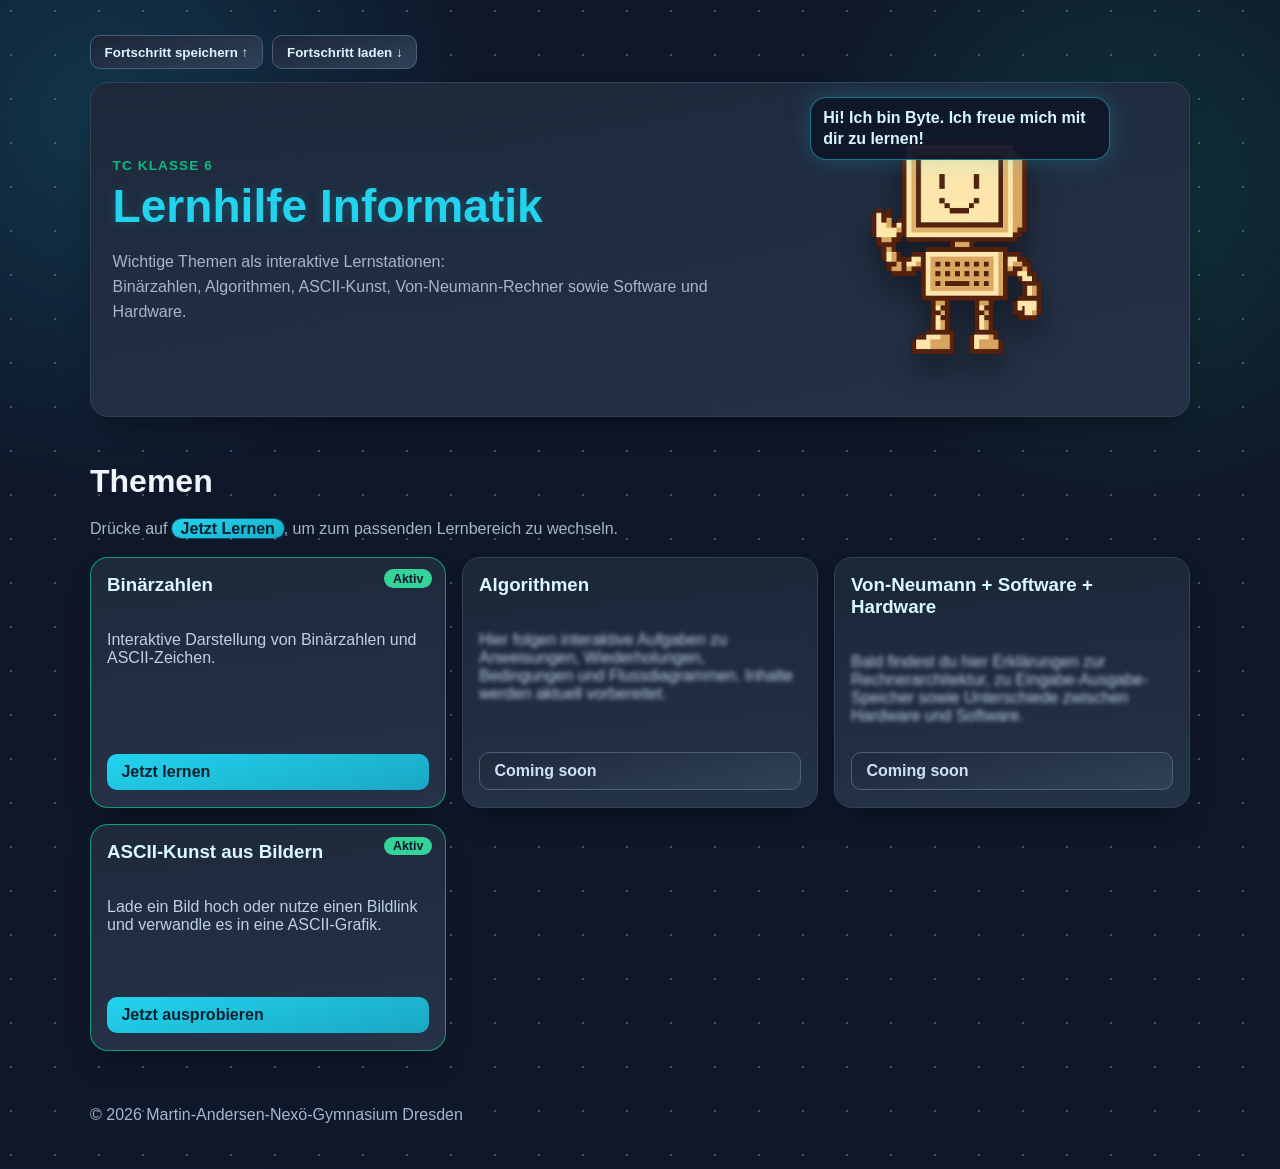
==== index.html @ 8f5f5c08 "Update footer text with copyright information" ====
<!doctype html>
<html lang="de">
<head>
  <meta charset="UTF-8" />
  <meta name="viewport" content="width=device-width, initial-scale=1.0" />
  <title>TC Klasse 6 - Lernhilfe</title>
  <link rel="stylesheet" href="styles.css" />
</head>
<body data-page-key="landing">
  <header class="hero">
    <div class="progress-toolbar" aria-label="Fortschritt Aktionen">
      <button class="progress-btn" id="saveProgressBtn" type="button">Fortschritt speichern ↑</button>
      <button class="progress-btn" id="loadProgressBtn" type="button">Fortschritt laden ↓</button>
      <input id="loadProgressFile" type="file" accept="application/json,.json" hidden />
      <span class="progress-message" id="progressMessage" aria-live="polite"></span>
    </div>

    <div class="hero-inner">
      <div>
        <p class="eyebrow">TC Klasse 6</p>
        <h1>Lernhilfe Informatik</h1>
        <p class="intro">
          Wichtige Themen als interaktive Lernstationen:<br />Binärzahlen, Algorithmen,
          ASCII-Kunst, Von-Neumann-Rechner sowie Software und Hardware.
        </p>
      </div>
      <div class="mascot-wrap" aria-hidden="true">
        <img class="mascot" src="binary-ascii-visualizer/Byte_mascot/Byte_normal.png" alt="" />
        <span class="speech">Hi! Ich bin Byte. Ich freue mich mit dir zu lernen!</span>
      </div>
    </div>
  </header>

  <main class="container">
    <section>
      <h2>Themen</h2>
      <p class="section-text">Drücke auf <span class="highlight-action">Jetzt Lernen</span>, um zum passenden Lernbereich zu wechseln.</p>

      <div class="grid">
        <article class="card active card-binary" data-link="binary-ascii-visualizer/index.html" tabindex="0" role="link">
          <h3>Binärzahlen</h3>
          <p>
            Interaktive Darstellung von Binärzahlen und ASCII-Zeichen.
          </p>
          <a class="btn" href="binary-ascii-visualizer/index.html">Jetzt lernen</a>
        </article>

        <article class="card locked card-algorithmen" data-link="pages/algorithmen.html" tabindex="0" role="link">
          <h3>Algorithmen</h3>
          <p class="blurred">
            Hier folgen interaktive Aufgaben zu Anweisungen, Wiederholungen,
            Bedingungen und Flussdiagrammen. Inhalte werden aktuell vorbereitet.
          </p>
          <a class="btn ghost" href="pages/algorithmen.html">Coming soon</a>
        </article>

        <article class="card locked card-von-neumann" data-link="pages/von-neumann.html" tabindex="0" role="link">
          <h3>Von-Neumann + Software + Hardware</h3>
          <p class="blurred">
            Bald findest du hier Erklärungen zur Rechnerarchitektur,
            zu Eingabe-Ausgabe-Speicher sowie Unterschiede zwischen Hardware und Software.
          </p>
          <a class="btn ghost" href="pages/von-neumann.html">Coming soon</a>
        </article>

        <article class="card active card-ascii" data-link="pages/ascii-kunst.html" tabindex="0" role="link">
          <h3>ASCII-Kunst aus Bildern</h3>
          <p>
            Lade ein Bild hoch oder nutze einen Bildlink und verwandle es in eine ASCII-Grafik.
          </p>
          <a class="btn" href="pages/ascii-kunst.html">Jetzt ausprobieren</a>
        </article>
      </div>
    </section>
  </main>

  <footer class="footer">
    <p>&copy; 2026 Martin-Andersen-Nexö-Gymnasium Dresden</p>
  </footer>

  <script src="progress-shared.js"></script>
  <script src="script.js"></script>
</body>
</html>
---- styles.css ----
:root {
  --primary: #22d3ee;
  --secondary: #10b981;
  --accent: #fbbf24;
  --bg: #0f172a;
  --surface: #1e293b;
  --surface-soft: #253248;
  --text: #f1f5f9;
  --muted: #a8b5c7;
  --border: #334155;
  --trace: #64748b;
  --shadow: 0 16px 30px -14px rgba(0, 0, 0, 0.55);
  --shadow-glow: 0 0 24px rgba(34, 211, 238, 0.22);
  --radius: 18px;
}

* {
  box-sizing: border-box;
}

body {
  margin: 0;
  font-family: "Segoe UI", "Trebuchet MS", Verdana, sans-serif;
  color: var(--text);
  background-color: var(--bg);
  background-image:
    radial-gradient(circle at 25% 25%, rgba(100, 116, 139, 0.45) 1px, transparent 1px),
    radial-gradient(circle at 75% 75%, rgba(100, 116, 139, 0.35) 1px, transparent 1px),
    radial-gradient(circle at 88% 16%, rgba(16, 185, 129, 0.18), transparent 22%),
    radial-gradient(circle at 8% 10%, rgba(34, 211, 238, 0.16), transparent 24%);
  background-size: 44px 44px, 44px 44px, auto, auto;
  background-position: 0 0, 22px 22px, center, center;
  min-height: 100vh;
}

.hero {
  padding: 2.2rem 1.25rem 1.1rem;
}

.hero-inner,
.container,
.footer {
  width: min(1100px, 100% - 2rem);
  margin: 0 auto;
}

.progress-toolbar {
  width: min(1100px, 100% - 2rem);
  margin: 0 auto 0.85rem;
  display: flex;
  align-items: center;
  gap: 0.6rem;
  flex-wrap: wrap;
}

.progress-btn {
  border: 1px solid #4b5e7a;
  background: linear-gradient(165deg, #1b2537, #2f4158);
  color: #dcf4ff;
  font-weight: 700;
  border-radius: 10px;
  padding: 0.52rem 0.85rem;
  cursor: pointer;
  transition: filter 140ms ease, transform 140ms ease;
}

.progress-btn:hover {
  filter: brightness(1.08);
  transform: translateY(-1px);
}

.progress-message {
  color: #9fbbd7;
  font-size: 0.9rem;
}

.hero-inner {
  display: grid;
  grid-template-columns: 1.2fr 0.8fr;
  gap: 1.2rem;
  align-items: center;
  background: linear-gradient(170deg, rgba(30, 41, 59, 0.96), rgba(37, 50, 72, 0.95));
  border: 1px solid var(--border);
  border-radius: var(--radius);
  box-shadow: var(--shadow);
  padding: 1.35rem;
}

.eyebrow {
  margin: 0;
  letter-spacing: 0.08em;
  text-transform: uppercase;
  color: var(--secondary);
  font-weight: 700;
  font-size: 0.85rem;
}

h1 {
  margin: 0.35rem 0 0.6rem;
  font-size: clamp(1.9rem, 3.6vw, 2.9rem);
  color: var(--primary);
  text-shadow: 0 0 12px rgba(34, 211, 238, 0.22);
}

h2 {
  margin: 0;
  font-size: clamp(1.4rem, 2.5vw, 2rem);
  color: var(--text);
}

h3 {
  margin-top: 0;
  color: #d9f8ff;
}

.intro,
.section-text {
  color: var(--muted);
  line-height: 1.58;
  max-width: 68ch;
}

.highlight-action {
  color: #05202e;
  background: linear-gradient(165deg, #22d3ee, #17afc8);
  border-radius: 999px;
  padding: 0.08rem 0.55rem;
  font-weight: 800;
  box-shadow: 0 0 0 1px rgba(34, 211, 238, 0.3);
}

.mascot-wrap {
  justify-self: center;
  position: relative;
  animation: float 4s ease-in-out infinite;
}

.mascot {
  width: min(190px, 40vw);
  filter: drop-shadow(0 16px 14px rgba(0, 0, 0, 0.4));
}

.speech {
  position: absolute;
  left: 50%;
  top: -8px;
  transform: translateX(-50%);
  display: inline-block;
  width: min(300px, calc(100vw - 2.6rem));
  max-width: calc(100vw - 2.6rem);
  padding: 0.55rem 0.75rem;
  border-radius: 16px;
  background: rgba(15, 23, 42, 0.95);
  border: 1px solid rgba(34, 211, 238, 0.5);
  box-shadow: var(--shadow-glow);
  font-weight: 700;
  color: #d7f7ff;
  line-height: 1.35;
}

.container {
  padding: 1.8rem 0 2.4rem;
}

.grid {
  margin-top: 1rem;
  display: grid;
  grid-template-columns: repeat(3, minmax(0, 1fr));
  grid-template-areas:
    "binary algorithmen von-neumann"
    "ascii . .";
  gap: 1rem;
}

.card-binary {
  grid-area: binary;
}

.card-algorithmen {
  grid-area: algorithmen;
}

.card-von-neumann {
  grid-area: von-neumann;
}

.card-ascii {
  grid-area: ascii;
}

.card {
  background: linear-gradient(175deg, var(--surface), var(--surface-soft));
  border: 1px solid var(--border);
  border-radius: var(--radius);
  padding: 1rem 1rem 1.1rem;
  box-shadow: var(--shadow);
  display: flex;
  flex-direction: column;
  cursor: pointer;
  transform: translateY(14px);
  opacity: 0;
  animation: reveal 0.55s forwards;
  transition: box-shadow 180ms ease, border-color 180ms ease;
}

.card:hover {
  border-color: #4ea8ff;
  box-shadow: var(--shadow), 0 0 0 1px rgba(78, 168, 255, 0.25);
}

.card:focus-visible {
  outline: 3px solid #2f8bc0;
  outline-offset: 2px;
}

.card:nth-child(2) {
  animation-delay: 0.08s;
}

.card:nth-child(3) {
  animation-delay: 0.16s;
}

.card:nth-child(4) {
  animation-delay: 0.24s;
}

.card p {
  min-height: 5.2rem;
  color: #bfd0e3;
}

.card.active {
  border-color: rgba(16, 185, 129, 0.8);
  position: relative;
  overflow: hidden;
}

.card.active::before {
  content: "Aktiv";
  position: absolute;
  right: 0.8rem;
  top: 0.7rem;
  font-size: 0.78rem;
  color: #0f172a;
  background: #34d399;
  border-radius: 999px;
  padding: 0.15rem 0.55rem;
  font-weight: 700;
}

.card.locked {
  background: linear-gradient(175deg, #1b2638, #243247);
}

.blurred {
  filter: blur(2.2px);
  user-select: none;
}

.btn {
  display: inline-block;
  border-radius: 10px;
  background: linear-gradient(165deg, #22d3ee, #1aa7c3);
  color: #05202e;
  text-decoration: none;
  font-weight: 800;
  padding: 0.55rem 0.9rem;
  margin-top: auto;
  transition: transform 150ms ease, filter 150ms ease;
}

.btn:hover {
  transform: translateY(-2px);
  filter: brightness(1.08);
}

.btn.ghost {
  background: linear-gradient(165deg, #1e293b, #314155);
  color: #cfe0f4;
  border: 1px solid #4c5f77;
}

.btn.ghost:hover {
  background: linear-gradient(165deg, #28364d, #3a4c63);
}

.footer {
  padding-bottom: 1.8rem;
  color: #a6b7cc;
}

@keyframes float {
  0%,
  100% {
    transform: translateY(0);
  }
  50% {
    transform: translateY(-10px);
  }
}

@keyframes reveal {
  to {
    transform: translateY(0);
    opacity: 1;
  }
}

@media (max-width: 820px) {
  .grid {
    grid-template-columns: 1fr;
    grid-template-areas:
      "binary"
      "ascii"
      "algorithmen"
      "von-neumann";
  }

  .hero-inner {
    grid-template-columns: 1fr;
  }

  .progress-toolbar {
    justify-content: flex-start;
  }

  .progress-message {
    flex: 1 1 100%;
  }

  .speech {
    position: static;
    transform: none;
    width: 100%;
    max-width: 100%;
    margin-top: 0.55rem;
  }
}
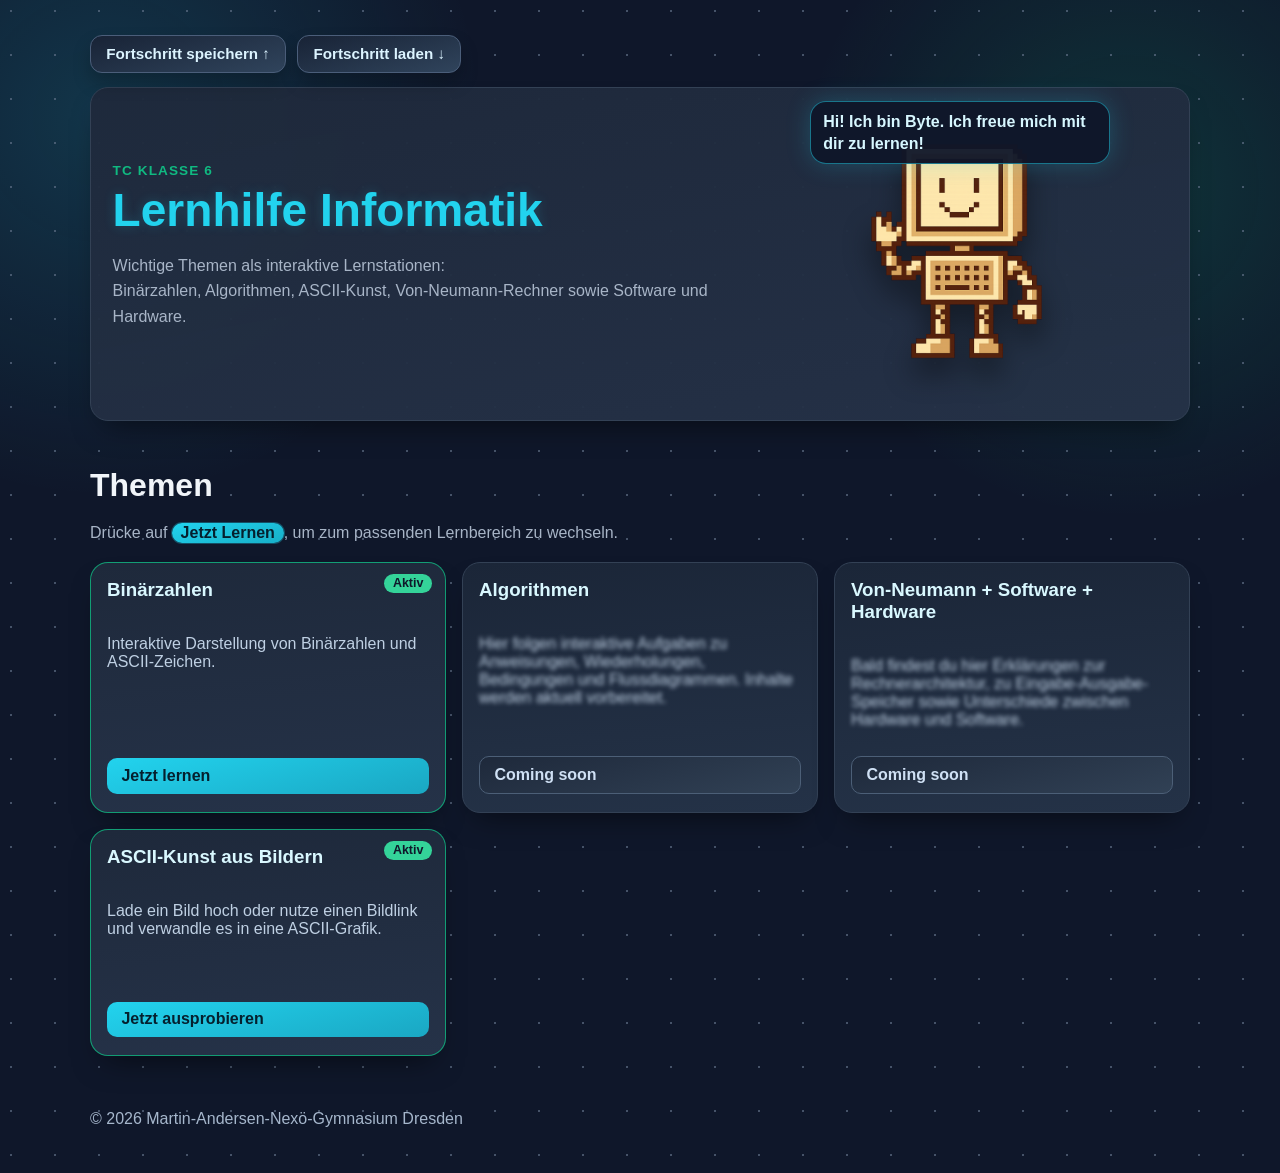
==== commit 5af37c83: "Restructuring Project" ====
--- a/index.html
+++ b/index.html
@@ -4,7 +4,7 @@
   <meta charset="UTF-8" />
   <meta name="viewport" content="width=device-width, initial-scale=1.0" />
   <title>TC Klasse 6 - Lernhilfe</title>
-  <link rel="stylesheet" href="styles.css" />
+  <link rel="stylesheet" href="assets/css/main.css" />
 </head>
 <body data-page-key="landing">
   <header class="hero">
@@ -25,7 +25,7 @@
         </p>
       </div>
       <div class="mascot-wrap" aria-hidden="true">
-        <img class="mascot" src="binary-ascii-visualizer/Byte_mascot/Byte_normal.png" alt="" />
+        <img class="mascot" src="assets/images/byte/Byte_normal.png" alt="" />
         <span class="speech">Hi! Ich bin Byte. Ich freue mich mit dir zu lernen!</span>
       </div>
     </div>
@@ -37,12 +37,12 @@
       <p class="section-text">Drücke auf <span class="highlight-action">Jetzt Lernen</span>, um zum passenden Lernbereich zu wechseln.</p>
 
       <div class="grid">
-        <article class="card active card-binary" data-link="binary-ascii-visualizer/index.html" tabindex="0" role="link">
+        <article class="card active card-binary" data-link="pages/binaer-ascii.html" tabindex="0" role="link">
           <h3>Binärzahlen</h3>
           <p>
             Interaktive Darstellung von Binärzahlen und ASCII-Zeichen.
           </p>
-          <a class="btn" href="binary-ascii-visualizer/index.html">Jetzt lernen</a>
+          <a class="btn" href="pages/binaer-ascii.html">Jetzt lernen</a>
         </article>
 
         <article class="card locked card-algorithmen" data-link="pages/algorithmen.html" tabindex="0" role="link">
@@ -78,7 +78,7 @@
     <p>&copy; 2026 Martin-Andersen-Nexö-Gymnasium Dresden</p>
   </footer>
 
-  <script src="progress-shared.js"></script>
-  <script src="script.js"></script>
+  <script src="assets/js/progress.js"></script>
+  <script src="assets/js/home.js"></script>
 </body>
 </html>
--- a/assets/css/main.css
+++ b/assets/css/main.css
@@ -0,0 +1,357 @@
+:root {
+  --primary: #22d3ee;
+  --secondary: #10b981;
+  --accent: #fbbf24;
+  --bg: #0f172a;
+  --surface: #1e293b;
+  --surface-soft: #253248;
+  --text: #f1f5f9;
+  --muted: #a8b5c7;
+  --border: #334155;
+  --trace: #64748b;
+  --shadow: 0 16px 30px -14px rgba(0, 0, 0, 0.55);
+  --shadow-glow: 0 0 24px rgba(34, 211, 238, 0.22);
+  --radius: 18px;
+}
+
+* {
+  box-sizing: border-box;
+}
+
+body {
+  margin: 0;
+  font-family: "Segoe UI", "Trebuchet MS", Verdana, sans-serif;
+  color: var(--text);
+  background-color: var(--bg);
+  background-image:
+    radial-gradient(circle at 25% 25%, rgba(100, 116, 139, 0.45) 1px, transparent 1px),
+    radial-gradient(circle at 75% 75%, rgba(100, 116, 139, 0.35) 1px, transparent 1px),
+    radial-gradient(circle at 88% 16%, rgba(16, 185, 129, 0.18), transparent 22%),
+    radial-gradient(circle at 8% 10%, rgba(34, 211, 238, 0.16), transparent 24%);
+  background-size: 44px 44px, 44px 44px, auto, auto;
+  background-position: 0 0, 22px 22px, center, center;
+  min-height: 100vh;
+}
+
+.hero {
+  padding: 2.2rem 1.25rem 1.1rem;
+}
+
+.hero-inner,
+.container,
+.footer {
+  width: min(1100px, 100% - 2rem);
+  margin: 0 auto;
+}
+
+.progress-toolbar {
+  width: min(1100px, 100% - 2rem);
+  margin: 0 auto 0.85rem;
+  display: flex;
+  align-items: center;
+  gap: 0.7rem;
+  flex-wrap: wrap;
+}
+
+.progress-btn {
+  display: inline-flex;
+  align-items: center;
+  justify-content: center;
+  gap: 0.35rem;
+  appearance: none;
+  border: 1px solid #4b5e7a;
+  background: linear-gradient(165deg, #182336, #30445c);
+  color: #dcf4ff;
+  text-decoration: none;
+  font-weight: 700;
+  font-size: 0.95rem;
+  line-height: 1.1;
+  border-radius: 12px;
+  padding: 0.6rem 0.95rem;
+  cursor: pointer;
+  box-shadow: 0 10px 18px rgba(0, 0, 0, 0.22);
+  transition: border-color 140ms ease, box-shadow 140ms ease, filter 140ms ease, transform 140ms ease;
+}
+
+.progress-btn:hover {
+  filter: brightness(1.08);
+  transform: translateY(-1px);
+  border-color: rgba(34, 211, 238, 0.5);
+  box-shadow: 0 12px 22px rgba(0, 0, 0, 0.28), 0 0 0 1px rgba(34, 211, 238, 0.15);
+}
+
+.progress-btn:focus-visible {
+  outline: 3px solid rgba(34, 211, 238, 0.3);
+  outline-offset: 2px;
+}
+
+.progress-message {
+  color: #9fbbd7;
+  font-size: 0.9rem;
+  flex: 1 1 16rem;
+  min-height: 1.35rem;
+}
+
+.hero-inner {
+  display: grid;
+  grid-template-columns: 1.2fr 0.8fr;
+  gap: 1.2rem;
+  align-items: center;
+  background: linear-gradient(170deg, rgba(30, 41, 59, 0.96), rgba(37, 50, 72, 0.95));
+  border: 1px solid var(--border);
+  border-radius: var(--radius);
+  box-shadow: var(--shadow);
+  padding: 1.35rem;
+}
+
+.eyebrow {
+  margin: 0;
+  letter-spacing: 0.08em;
+  text-transform: uppercase;
+  color: var(--secondary);
+  font-weight: 700;
+  font-size: 0.85rem;
+}
+
+h1 {
+  margin: 0.35rem 0 0.6rem;
+  font-size: clamp(1.9rem, 3.6vw, 2.9rem);
+  color: var(--primary);
+  text-shadow: 0 0 12px rgba(34, 211, 238, 0.22);
+}
+
+h2 {
+  margin: 0;
+  font-size: clamp(1.4rem, 2.5vw, 2rem);
+  color: var(--text);
+}
+
+h3 {
+  margin-top: 0;
+  color: #d9f8ff;
+}
+
+.intro,
+.section-text {
+  color: var(--muted);
+  line-height: 1.58;
+  max-width: 68ch;
+}
+
+.highlight-action {
+  color: #05202e;
+  background: linear-gradient(165deg, #22d3ee, #17afc8);
+  border-radius: 999px;
+  padding: 0.08rem 0.55rem;
+  font-weight: 800;
+  box-shadow: 0 0 0 1px rgba(34, 211, 238, 0.3);
+}
+
+.mascot-wrap {
+  justify-self: center;
+  position: relative;
+  animation: float 4s ease-in-out infinite;
+}
+
+.mascot {
+  width: min(190px, 40vw);
+  filter: drop-shadow(0 16px 14px rgba(0, 0, 0, 0.4));
+}
+
+.speech {
+  position: absolute;
+  left: 50%;
+  top: -8px;
+  transform: translateX(-50%);
+  display: inline-block;
+  width: min(300px, calc(100vw - 2.6rem));
+  max-width: calc(100vw - 2.6rem);
+  padding: 0.55rem 0.75rem;
+  border-radius: 16px;
+  background: rgba(15, 23, 42, 0.95);
+  border: 1px solid rgba(34, 211, 238, 0.5);
+  box-shadow: var(--shadow-glow);
+  font-weight: 700;
+  color: #d7f7ff;
+  line-height: 1.35;
+}
+
+.container {
+  padding: 1.8rem 0 2.4rem;
+}
+
+.grid {
+  margin-top: 1rem;
+  display: grid;
+  grid-template-columns: repeat(3, minmax(0, 1fr));
+  grid-template-areas:
+    "binary algorithmen von-neumann"
+    "ascii . .";
+  gap: 1rem;
+}
+
+.card-binary {
+  grid-area: binary;
+}
+
+.card-algorithmen {
+  grid-area: algorithmen;
+}
+
+.card-von-neumann {
+  grid-area: von-neumann;
+}
+
+.card-ascii {
+  grid-area: ascii;
+}
+
+.card {
+  background: linear-gradient(175deg, var(--surface), var(--surface-soft));
+  border: 1px solid var(--border);
+  border-radius: var(--radius);
+  padding: 1rem 1rem 1.1rem;
+  box-shadow: var(--shadow);
+  display: flex;
+  flex-direction: column;
+  cursor: pointer;
+  transform: translateY(14px);
+  opacity: 0;
+  animation: reveal 0.55s forwards;
+  transition: box-shadow 180ms ease, border-color 180ms ease;
+}
+
+.card:hover {
+  border-color: #4ea8ff;
+  box-shadow: var(--shadow), 0 0 0 1px rgba(78, 168, 255, 0.25);
+}
+
+.card:focus-visible {
+  outline: 3px solid #2f8bc0;
+  outline-offset: 2px;
+}
+
+.card:nth-child(2) {
+  animation-delay: 0.08s;
+}
+
+.card:nth-child(3) {
+  animation-delay: 0.16s;
+}
+
+.card:nth-child(4) {
+  animation-delay: 0.24s;
+}
+
+.card p {
+  min-height: 5.2rem;
+  color: #bfd0e3;
+}
+
+.card.active {
+  border-color: rgba(16, 185, 129, 0.8);
+  position: relative;
+  overflow: hidden;
+}
+
+.card.active::before {
+  content: "Aktiv";
+  position: absolute;
+  right: 0.8rem;
+  top: 0.7rem;
+  font-size: 0.78rem;
+  color: #0f172a;
+  background: #34d399;
+  border-radius: 999px;
+  padding: 0.15rem 0.55rem;
+  font-weight: 700;
+}
+
+.card.locked {
+  background: linear-gradient(175deg, #1b2638, #243247);
+}
+
+.blurred {
+  filter: blur(2.2px);
+  user-select: none;
+}
+
+.btn {
+  display: inline-block;
+  border-radius: 10px;
+  background: linear-gradient(165deg, #22d3ee, #1aa7c3);
+  color: #05202e;
+  text-decoration: none;
+  font-weight: 800;
+  padding: 0.55rem 0.9rem;
+  margin-top: auto;
+  transition: transform 150ms ease, filter 150ms ease;
+}
+
+.btn:hover {
+  transform: translateY(-2px);
+  filter: brightness(1.08);
+}
+
+.btn.ghost {
+  background: linear-gradient(165deg, #1e293b, #314155);
+  color: #cfe0f4;
+  border: 1px solid #4c5f77;
+}
+
+.btn.ghost:hover {
+  background: linear-gradient(165deg, #28364d, #3a4c63);
+}
+
+.footer {
+  padding-bottom: 1.8rem;
+  color: #a6b7cc;
+}
+
+@keyframes float {
+  0%,
+  100% {
+    transform: translateY(0);
+  }
+  50% {
+    transform: translateY(-10px);
+  }
+}
+
+@keyframes reveal {
+  to {
+    transform: translateY(0);
+    opacity: 1;
+  }
+}
+
+@media (max-width: 820px) {
+  .grid {
+    grid-template-columns: 1fr;
+    grid-template-areas:
+      "binary"
+      "ascii"
+      "algorithmen"
+      "von-neumann";
+  }
+
+  .hero-inner {
+    grid-template-columns: 1fr;
+  }
+
+  .progress-toolbar {
+    justify-content: flex-start;
+  }
+
+  .progress-message {
+    flex: 1 1 100%;
+  }
+
+  .speech {
+    position: static;
+    transform: none;
+    width: 100%;
+    max-width: 100%;
+    margin-top: 0.55rem;
+  }
+}
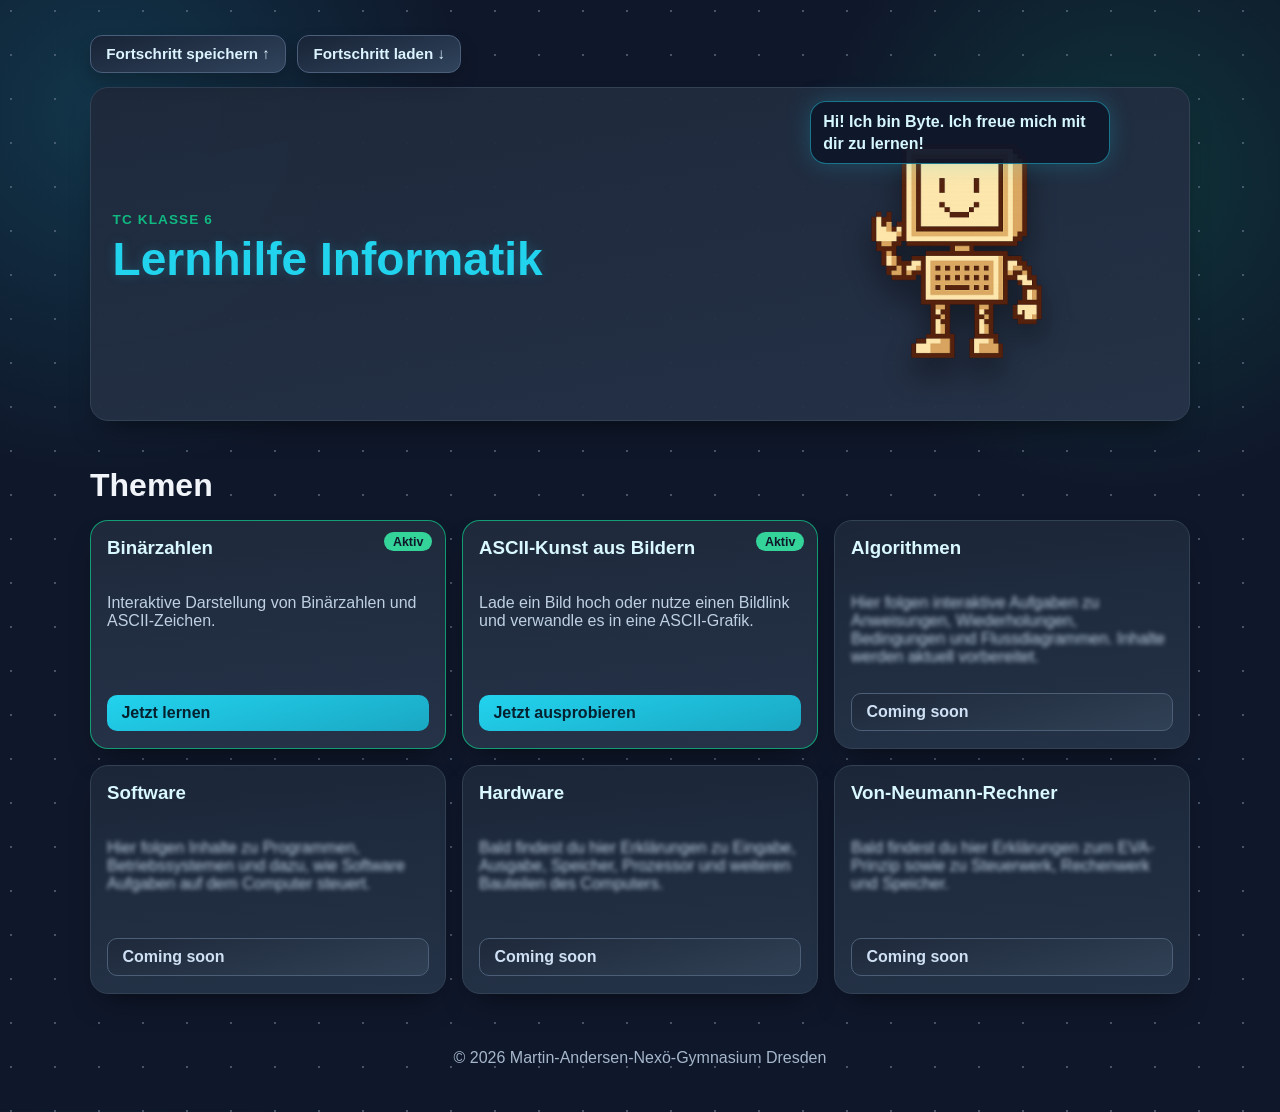
==== commit ffb5f918: "Anpassung Startseite, Aufteilung der Themen in eigene Kacheln" ====
--- a/index.html
+++ b/index.html
@@ -19,10 +19,6 @@
       <div>
         <p class="eyebrow">TC Klasse 6</p>
         <h1>Lernhilfe Informatik</h1>
-        <p class="intro">
-          Wichtige Themen als interaktive Lernstationen:<br />Binärzahlen, Algorithmen,
-          ASCII-Kunst, Von-Neumann-Rechner sowie Software und Hardware.
-        </p>
       </div>
       <div class="mascot-wrap" aria-hidden="true">
         <img class="mascot" src="assets/images/byte/Byte_normal.png" alt="" />
@@ -34,7 +30,6 @@
   <main class="container">
     <section>
       <h2>Themen</h2>
-      <p class="section-text">Drücke auf <span class="highlight-action">Jetzt Lernen</span>, um zum passenden Lernbereich zu wechseln.</p>
 
       <div class="grid">
         <article class="card active card-binary" data-link="pages/binaer-ascii.html" tabindex="0" role="link">
@@ -43,6 +38,14 @@
             Interaktive Darstellung von Binärzahlen und ASCII-Zeichen.
           </p>
           <a class="btn" href="pages/binaer-ascii.html">Jetzt lernen</a>
+        </article>
+
+        <article class="card active card-ascii" data-link="pages/ascii-kunst.html" tabindex="0" role="link">
+          <h3>ASCII-Kunst aus Bildern</h3>
+          <p>
+            Lade ein Bild hoch oder nutze einen Bildlink und verwandle es in eine ASCII-Grafik.
+          </p>
+          <a class="btn" href="pages/ascii-kunst.html">Jetzt ausprobieren</a>
         </article>
 
         <article class="card locked card-algorithmen" data-link="pages/algorithmen.html" tabindex="0" role="link">
@@ -54,21 +57,31 @@
           <a class="btn ghost" href="pages/algorithmen.html">Coming soon</a>
         </article>
 
+        <article class="card locked card-software" data-link="pages/software.html" tabindex="0" role="link">
+          <h3>Software</h3>
+          <p class="blurred">
+            Hier folgen Inhalte zu Programmen, Betriebssystemen und dazu,
+            wie Software Aufgaben auf dem Computer steuert.
+          </p>
+          <a class="btn ghost" href="pages/software.html">Coming soon</a>
+        </article>
+
+        <article class="card locked card-hardware" data-link="pages/hardware.html" tabindex="0" role="link">
+          <h3>Hardware</h3>
+          <p class="blurred">
+            Bald findest du hier Erklärungen zu Eingabe, Ausgabe, Speicher,
+            Prozessor und weiteren Bauteilen des Computers.
+          </p>
+          <a class="btn ghost" href="pages/hardware.html">Coming soon</a>
+        </article>
+
         <article class="card locked card-von-neumann" data-link="pages/von-neumann.html" tabindex="0" role="link">
-          <h3>Von-Neumann + Software + Hardware</h3>
+          <h3>Von-Neumann-Rechner</h3>
           <p class="blurred">
-            Bald findest du hier Erklärungen zur Rechnerarchitektur,
-            zu Eingabe-Ausgabe-Speicher sowie Unterschiede zwischen Hardware und Software.
+            Bald findest du hier Erklärungen zum EVA-Prinzip sowie zu
+            Steuerwerk, Rechenwerk und Speicher.
           </p>
           <a class="btn ghost" href="pages/von-neumann.html">Coming soon</a>
-        </article>
-
-        <article class="card active card-ascii" data-link="pages/ascii-kunst.html" tabindex="0" role="link">
-          <h3>ASCII-Kunst aus Bildern</h3>
-          <p>
-            Lade ein Bild hoch oder nutze einen Bildlink und verwandle es in eine ASCII-Grafik.
-          </p>
-          <a class="btn" href="pages/ascii-kunst.html">Jetzt ausprobieren</a>
         </article>
       </div>
     </section>
--- a/assets/css/main.css
+++ b/assets/css/main.css
@@ -185,8 +185,8 @@
   display: grid;
   grid-template-columns: repeat(3, minmax(0, 1fr));
   grid-template-areas:
-    "binary algorithmen von-neumann"
-    "ascii . .";
+    "binary ascii algorithmen"
+    "software hardware von-neumann";
   gap: 1rem;
 }
 
@@ -200,6 +200,14 @@
 
 .card-von-neumann {
   grid-area: von-neumann;
+}
+
+.card-software {
+  grid-area: software;
+}
+
+.card-hardware {
+  grid-area: hardware;
 }
 
 .card-ascii {
@@ -243,6 +251,14 @@
   animation-delay: 0.24s;
 }
 
+.card:nth-child(5) {
+  animation-delay: 0.32s;
+}
+
+.card:nth-child(6) {
+  animation-delay: 0.4s;
+}
+
 .card p {
   min-height: 5.2rem;
   color: #bfd0e3;
@@ -304,6 +320,7 @@
 }
 
 .footer {
+  text-align: center;
   padding-bottom: 1.8rem;
   color: #a6b7cc;
 }
@@ -332,6 +349,8 @@
       "binary"
       "ascii"
       "algorithmen"
+      "software"
+      "hardware"
       "von-neumann";
   }
 
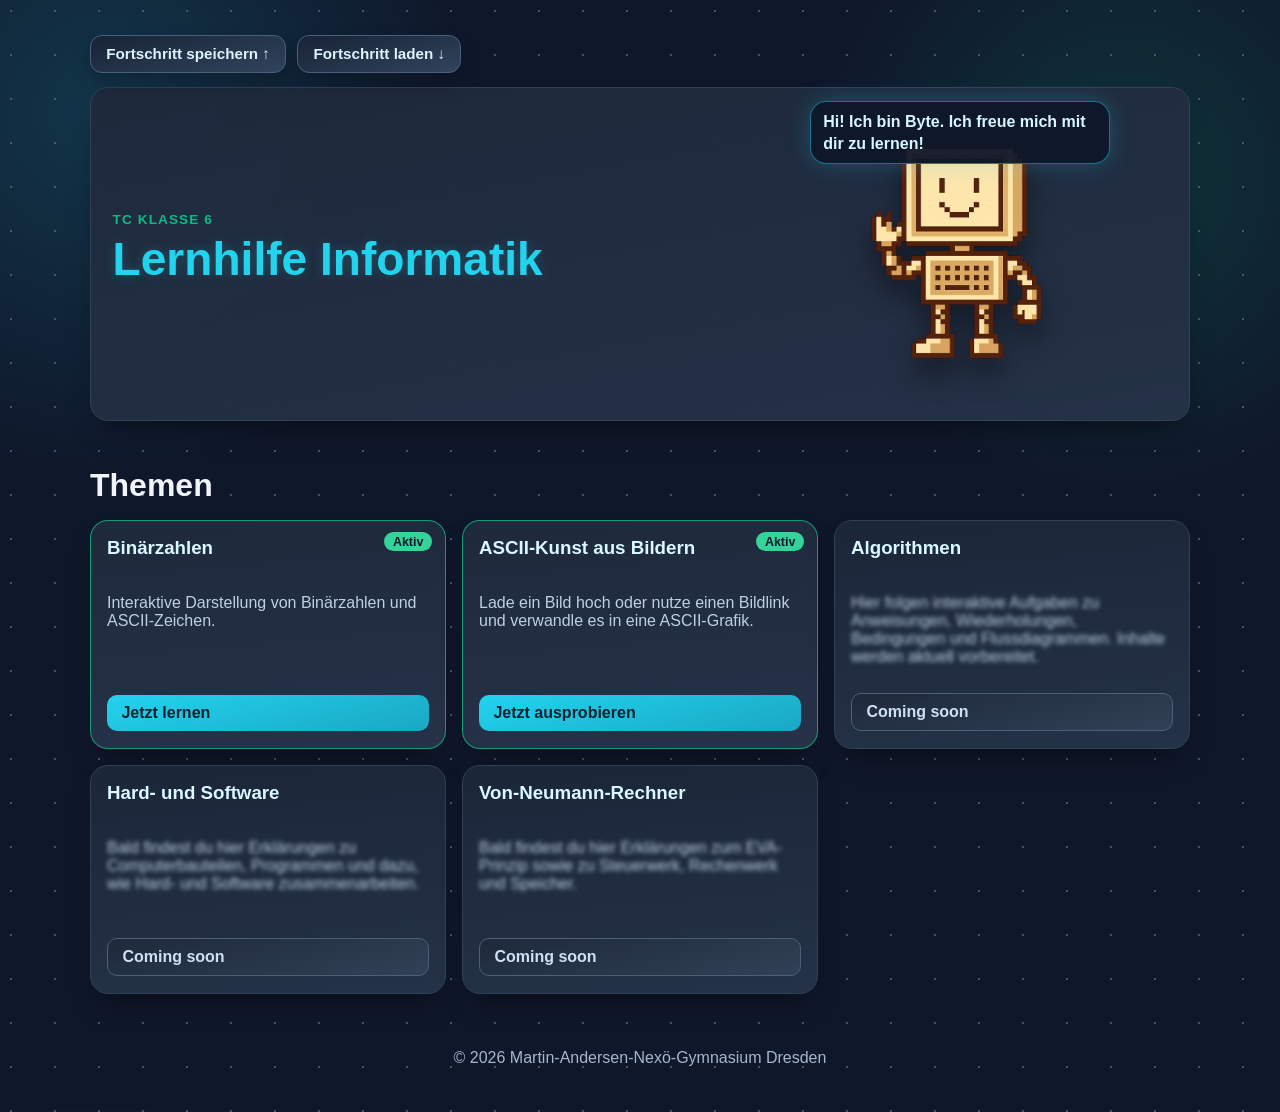
==== commit cb4ef926: "Kacheln angepasst" ====
--- a/index.html
+++ b/index.html
@@ -58,21 +58,12 @@
         </article>
 
         <article class="card locked card-software" data-link="pages/software.html" tabindex="0" role="link">
-          <h3>Software</h3>
+          <h3>Hard- und Software</h3>
           <p class="blurred">
-            Hier folgen Inhalte zu Programmen, Betriebssystemen und dazu,
-            wie Software Aufgaben auf dem Computer steuert.
+            Bald findest du hier Erklärungen zu Computerbauteilen,
+            Programmen und dazu, wie Hard- und Software zusammenarbeiten.
           </p>
           <a class="btn ghost" href="pages/software.html">Coming soon</a>
-        </article>
-
-        <article class="card locked card-hardware" data-link="pages/hardware.html" tabindex="0" role="link">
-          <h3>Hardware</h3>
-          <p class="blurred">
-            Bald findest du hier Erklärungen zu Eingabe, Ausgabe, Speicher,
-            Prozessor und weiteren Bauteilen des Computers.
-          </p>
-          <a class="btn ghost" href="pages/hardware.html">Coming soon</a>
         </article>
 
         <article class="card locked card-von-neumann" data-link="pages/von-neumann.html" tabindex="0" role="link">
--- a/assets/css/main.css
+++ b/assets/css/main.css
@@ -186,7 +186,7 @@
   grid-template-columns: repeat(3, minmax(0, 1fr));
   grid-template-areas:
     "binary ascii algorithmen"
-    "software hardware von-neumann";
+    "software von-neumann .";
   gap: 1rem;
 }
 
@@ -204,10 +204,6 @@
 
 .card-software {
   grid-area: software;
-}
-
-.card-hardware {
-  grid-area: hardware;
 }
 
 .card-ascii {
@@ -255,10 +251,6 @@
   animation-delay: 0.32s;
 }
 
-.card:nth-child(6) {
-  animation-delay: 0.4s;
-}
-
 .card p {
   min-height: 5.2rem;
   color: #bfd0e3;
@@ -350,7 +342,6 @@
       "ascii"
       "algorithmen"
       "software"
-      "hardware"
       "von-neumann";
   }
 
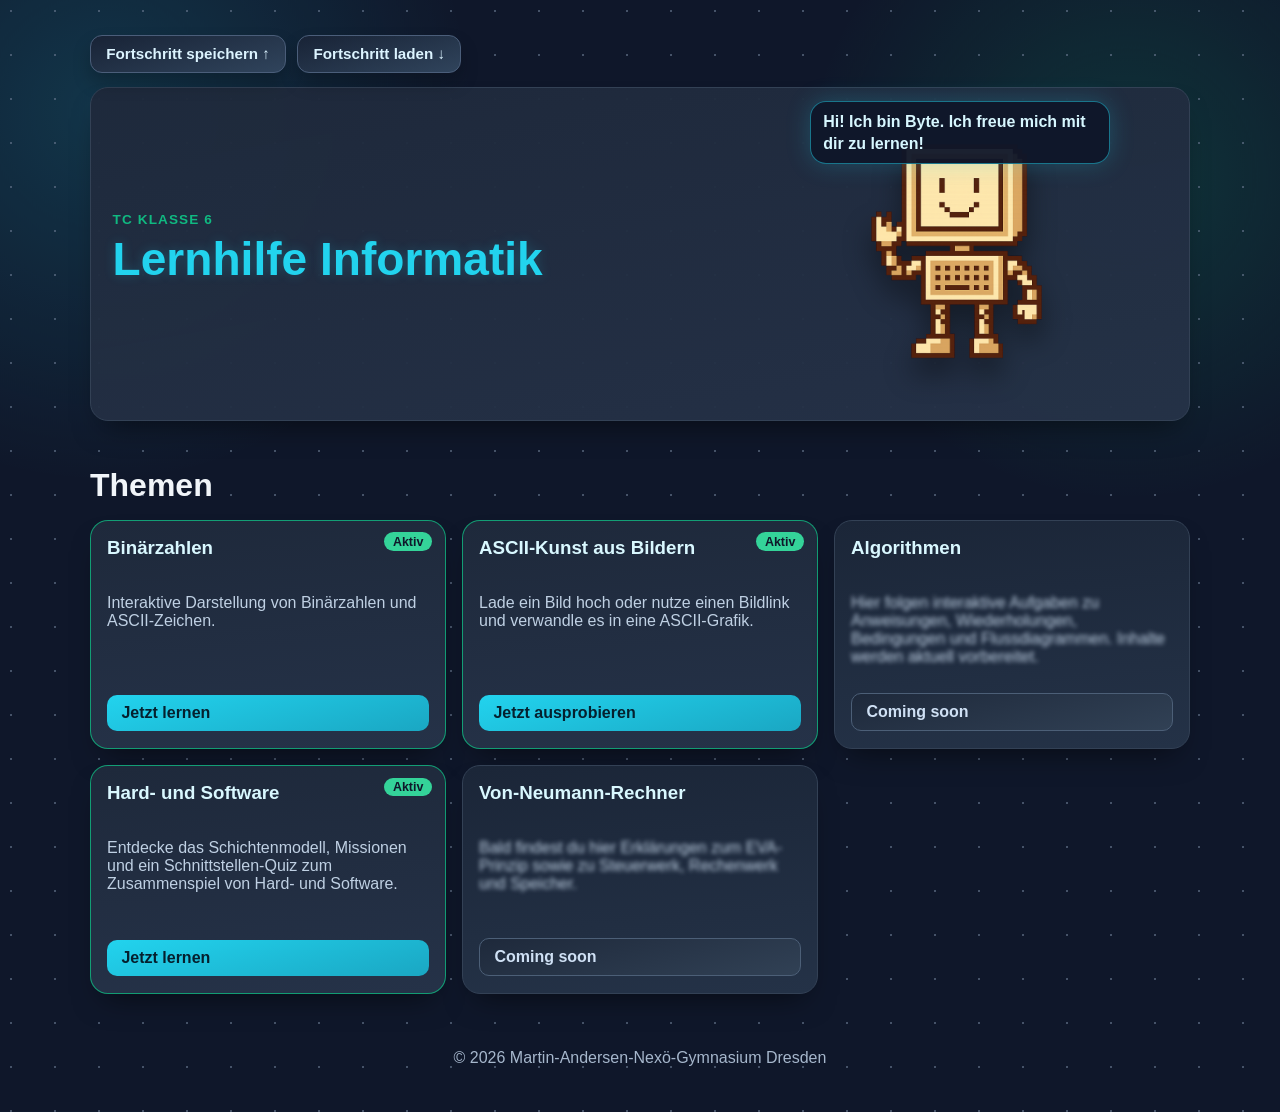
==== commit 44b39906: "Implementing hard- and software page with glossary" ====
--- a/index.html
+++ b/index.html
@@ -4,6 +4,7 @@
   <meta charset="UTF-8" />
   <meta name="viewport" content="width=device-width, initial-scale=1.0" />
   <title>TC Klasse 6 - Lernhilfe</title>
+  <link rel="icon" type="image/png" href="assets/images/favicon.png" />
   <link rel="stylesheet" href="assets/css/main.css" />
 </head>
 <body data-page-key="landing">
@@ -57,13 +58,13 @@
           <a class="btn ghost" href="pages/algorithmen.html">Coming soon</a>
         </article>
 
-        <article class="card locked card-software" data-link="pages/software.html" tabindex="0" role="link">
+        <article class="card active card-software" data-link="pages/hard-software.html" tabindex="0" role="link">
           <h3>Hard- und Software</h3>
-          <p class="blurred">
-            Bald findest du hier Erklärungen zu Computerbauteilen,
-            Programmen und dazu, wie Hard- und Software zusammenarbeiten.
+          <p>
+            Entdecke das Schichtenmodell, Missionen und ein Schnittstellen-Quiz
+            zum Zusammenspiel von Hard- und Software.
           </p>
-          <a class="btn ghost" href="pages/software.html">Coming soon</a>
+          <a class="btn" href="pages/hard-software.html">Jetzt lernen</a>
         </article>
 
         <article class="card locked card-von-neumann" data-link="pages/von-neumann.html" tabindex="0" role="link">
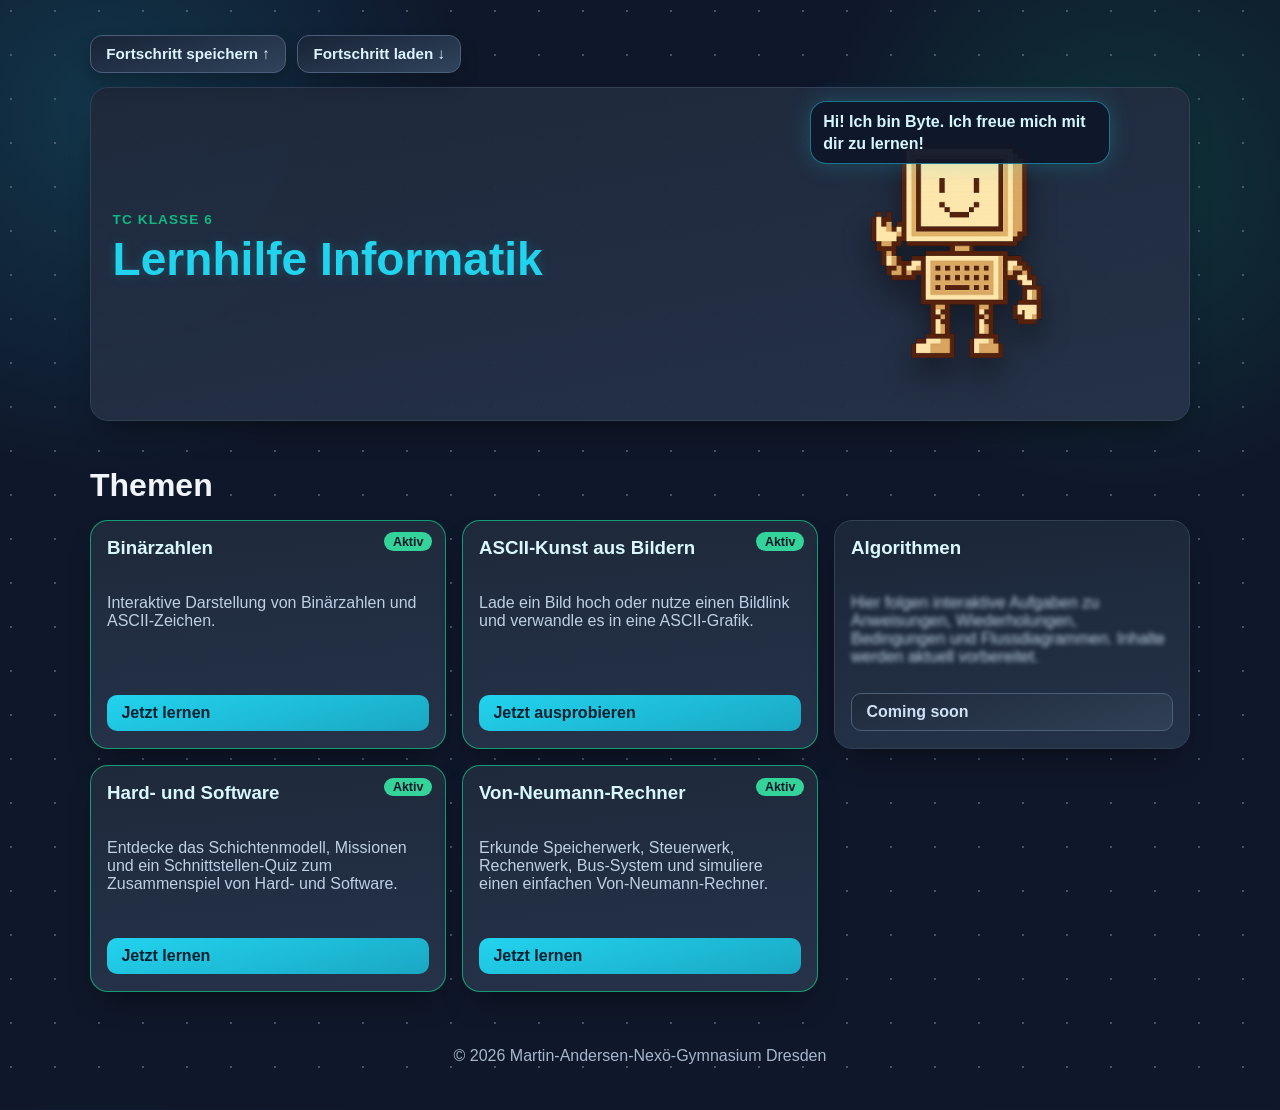
==== commit bf072b15: "Zwischenspeicher von Neumann" ====
--- a/index.html
+++ b/index.html
@@ -67,13 +67,13 @@
           <a class="btn" href="pages/hard-software.html">Jetzt lernen</a>
         </article>
 
-        <article class="card locked card-von-neumann" data-link="pages/von-neumann.html" tabindex="0" role="link">
+        <article class="card active card-von-neumann" data-link="pages/von-neumann.html" tabindex="0" role="link">
           <h3>Von-Neumann-Rechner</h3>
-          <p class="blurred">
-            Bald findest du hier Erklärungen zum EVA-Prinzip sowie zu
-            Steuerwerk, Rechenwerk und Speicher.
+          <p>
+            Erkunde Speicherwerk, Steuerwerk, Rechenwerk, Bus-System und
+            simuliere einen einfachen Von-Neumann-Rechner.
           </p>
-          <a class="btn ghost" href="pages/von-neumann.html">Coming soon</a>
+          <a class="btn" href="pages/von-neumann.html">Jetzt lernen</a>
         </article>
       </div>
     </section>
